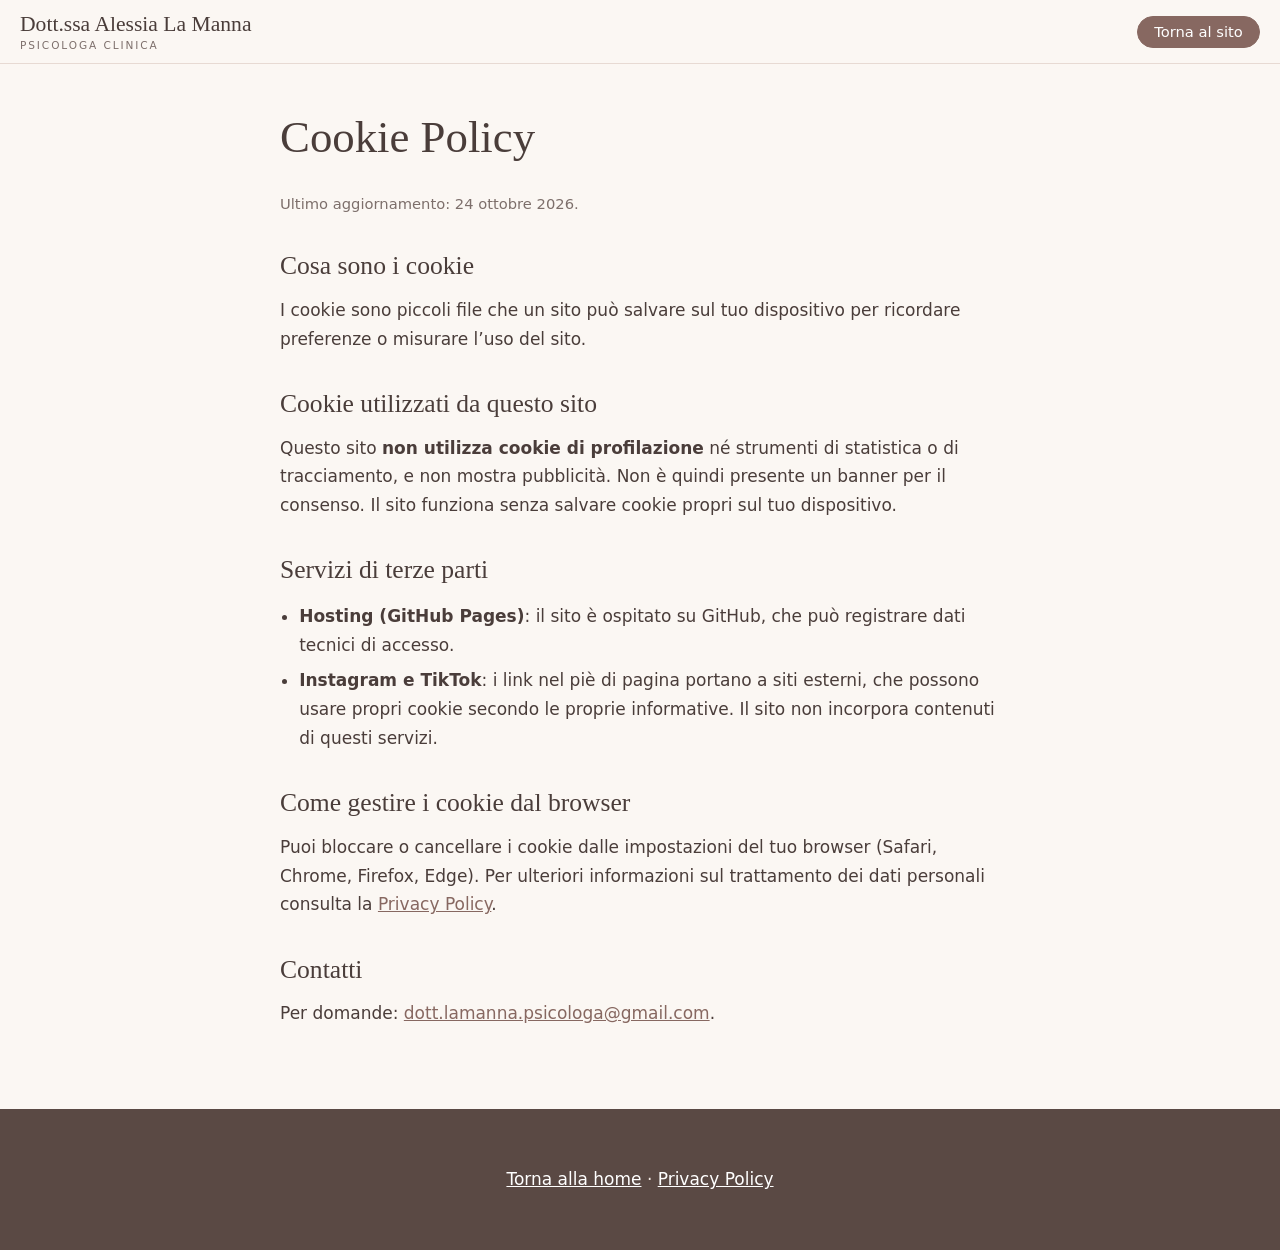
==== cookie.html @ 028d0355 "First commit" ====
<!DOCTYPE html>
<html lang="it">
<head>
<meta charset="utf-8">
<meta name="viewport" content="width=device-width, initial-scale=1">
<title>Cookie Policy | Dott.ssa Alessia La Manna</title>
<meta name="robots" content="noindex">
<link rel="stylesheet" href="style.css">
</head>
<body>
<header class="site-header">
  <a class="brand" href="index.html">Dott.ssa Alessia La Manna<span>Psicologa Clinica</span></a>
  <a class="btn btn-small" href="index.html">Torna al sito</a>
</header>

<main class="doc">
<h1>Cookie Policy</h1>
<p class="upd">Ultimo aggiornamento: 24 ottobre 2026.</p>

<h2>Cosa sono i cookie</h2>
<p>I cookie sono piccoli file che un sito può salvare sul tuo dispositivo per ricordare preferenze o misurare l’uso del sito.</p>

<h2>Cookie utilizzati da questo sito</h2>
<p>Questo sito <strong>non utilizza cookie di profilazione</strong> né strumenti di statistica o di tracciamento, e non mostra pubblicità. Non è quindi presente un banner per il consenso. Il sito funziona senza salvare cookie propri sul tuo dispositivo.</p>

<h2>Servizi di terze parti</h2>
<ul>
  <li><strong>Hosting (GitHub Pages)</strong>: il sito è ospitato su GitHub, che può registrare dati tecnici di accesso.</li>
  <li><strong>Instagram e TikTok</strong>: i link nel piè di pagina portano a siti esterni, che possono usare propri cookie secondo le proprie informative. Il sito non incorpora contenuti di questi servizi.</li>
</ul>
<!-- DA VERIFICARE: se in futuro si aggiungono statistiche, mappe incorporate o video, questa pagina e il banner vanno aggiornati. -->

<h2>Come gestire i cookie dal browser</h2>
<p>Puoi bloccare o cancellare i cookie dalle impostazioni del tuo browser (Safari, Chrome, Firefox, Edge). Per ulteriori informazioni sul trattamento dei dati personali consulta la <a href="privacy.html">Privacy Policy</a>.</p>

<h2>Contatti</h2>
<p>Per domande: <a href="mailto:dott.lamanna.psicologa@gmail.com">dott.lamanna.psicologa@gmail.com</a>.</p>
</main>

<footer class="site-footer">
  <p><a href="index.html">Torna alla home</a> · <a href="privacy.html">Privacy Policy</a></p>
</footer>
</body>
</html>
---- style.css ----
/* Caratteri ospitati nella repository (cartella fonts/): nessuna richiesta a Google */
@font-face { font-family: "Cormorant Garamond"; src: url("fonts/cormorant.ttf") format("truetype"); font-weight: 300 700; font-style: normal; font-display: swap; }
@font-face { font-family: "Cormorant Garamond"; src: url("fonts/cormorant-italic.ttf") format("truetype"); font-weight: 300 700; font-style: italic; font-display: swap; }
@font-face { font-family: "Jost"; src: url("fonts/jost.ttf") format("truetype"); font-weight: 100 900; font-style: normal; font-display: swap; }

/* Colori e caratteri: modifica solo qui per cambiare l'aspetto di tutto il sito.
   I colori sono stimati a occhio dallo screenshot del sito originale. */
:root {
  --paper: #fbf7f3;
  --blush: #f3e9e4;
  --accent: #876861;
  --ink: #4a3d3a;
  --muted: #7d6f6b;
  --line: #e7dad3;
  --deep: #5a4944;
  --serif: "Cormorant Garamond", Georgia, "Times New Roman", serif;
  --sans: "Jost", system-ui, -apple-system, "Segoe UI", sans-serif;
}

* { box-sizing: border-box; }
html { scroll-behavior: smooth; scroll-padding-top: 5rem; }
body { margin: 0; background: var(--paper); color: var(--ink); font: 400 1.0625rem/1.7 var(--sans); }
img { max-width: 100%; display: block; }
a { color: var(--accent); }
h1, h2, h3 { font-family: var(--serif); font-weight: 500; line-height: 1.15; margin: 0 0 .6em; color: var(--ink); }
h1 { font-size: clamp(2.5rem, 7vw, 4rem); }
h2 { font-size: clamp(2rem, 5vw, 2.8rem); max-width: 22ch; }
h3 { font-size: 1.6rem; }
em { font-style: italic; color: var(--accent); }
p { margin: 0 0 1em; max-width: 66ch; }
:focus-visible { outline: 3px solid var(--accent); outline-offset: 2px; }

.label { font-size: .78rem; letter-spacing: .2em; text-transform: uppercase; color: var(--accent); margin-bottom: 1em; font-weight: 500; }

/* Pulsanti */
.btn { display: inline-block; background: var(--accent); color: #fff; text-decoration: none; border: 1px solid var(--accent); padding: .8em 1.6em; border-radius: 999px; font: 500 1rem var(--sans); cursor: pointer; }
.btn:hover { background: var(--deep); border-color: var(--deep); }
.btn-ghost { background: transparent; color: var(--accent); }
.btn-ghost:hover { background: var(--blush); color: var(--deep); }
.btn-small { padding: .45em 1.1em; font-size: .92rem; }

/* Intestazione */
.site-header { position: sticky; top: 0; z-index: 10; display: flex; align-items: center; justify-content: space-between; gap: 1rem; padding: .8rem 1.25rem; background: rgba(251,247,243,.96); border-bottom: 1px solid var(--line); }
.brand { font: 500 1.35rem var(--serif); color: var(--ink); text-decoration: none; line-height: 1.1; }
.brand span { display: block; font: 400 .66rem var(--sans); letter-spacing: .18em; text-transform: uppercase; color: var(--muted); margin-top: .2em; }
.nav { display: flex; align-items: center; gap: 1.2rem; }
.nav a:not(.btn) { text-decoration: none; color: var(--ink); font-size: .95rem; }
.nav a:not(.btn):hover { color: var(--accent); }
.nav-toggle { display: none; background: none; border: 1px solid var(--accent); color: var(--accent); border-radius: 999px; padding: .4em 1em; font: 500 .95rem var(--sans); }

/* Sezioni */
.section, .hero { padding: 4.5rem 1.25rem; max-width: 1120px; margin: 0 auto; }
.tint { background: var(--blush); max-width: none; }
.tint > * { max-width: 1120px; margin-left: auto; margin-right: auto; }
.tint > p, .tint h2 { max-width: 66ch; }
.tint > h2 { max-width: 22ch; }
.center { text-align: center; margin-top: 2.5rem; max-width: none !important; }
.intro { color: var(--muted); }

.hero { display: grid; grid-template-columns: 1.1fr .9fr; gap: 3rem; align-items: center; }
.lead { font: italic 400 1.7rem/1.3 var(--serif); color: var(--accent); }
.actions { display: flex; flex-wrap: wrap; gap: .8rem; margin: 1.6rem 0; }
.where { color: var(--muted); font-size: .95rem; }

/* Immagini segnaposto: sostituiscile con foto vere in images/ */
.ph { background: linear-gradient(135deg, #e6d6cb, #d3bfb6); border-radius: 18px; min-height: 180px; }
.ph-hero { min-height: 420px; border-radius: 220px 220px 18px 18px; }
.ph-focus { min-height: 320px; }

.about, .focus { display: grid; grid-template-columns: .8fr 1.2fr; gap: 3.5rem; align-items: center; }
.focus { grid-template-columns: 1fr 1fr; }
.portrait { width: min(100%, 340px); aspect-ratio: 1; margin: 0 auto; border-radius: 50%; overflow: hidden; background: linear-gradient(135deg, #e6d6cb, #d3bfb6); }
.portrait img { width: 100%; height: 100%; object-fit: cover; }
.portrait.empty img { display: none; }

.tags { list-style: none; display: flex; flex-wrap: wrap; gap: .5rem; padding: 0; margin: 1.4rem 0; }
.tags li { border: 1px solid var(--accent); color: var(--accent); border-radius: 999px; padding: .25em 1em; font-size: .92rem; }
.tags.big li { font-size: 1rem; padding: .4em 1.2em; background: var(--paper); border-color: var(--line); color: var(--ink); }

/* Schede */
.cards { display: grid; gap: 1.5rem; margin-top: 2.5rem; counter-reset: c; }
.cards.three { grid-template-columns: repeat(3, 1fr); }
.cards.four { grid-template-columns: repeat(4, 1fr); }
.cards.two { grid-template-columns: repeat(2, 1fr); }
.cards article { background: #fff; border: 1px solid var(--line); border-radius: 18px; padding: 1.75rem; }
.cards.numbered article { counter-increment: c; }
.cards.numbered article::before { content: counter(c, decimal-leading-zero); display: block; font: 400 3rem/1 var(--serif); color: var(--line); margin-bottom: .6rem; }
.cards.four article { padding: 0 0 1.5rem; overflow: hidden; }
.cards.four .ph { border-radius: 0; min-height: 170px; margin-bottom: 1.2rem; }
.cards.four h3, .cards.four p { padding: 0 1.4rem; }
.sub { font: italic 400 1.2rem var(--serif); color: var(--accent); }

/* Passaggi (approccio e percorso: sono davvero sequenze, quindi numerati) */
.steps { list-style: none; counter-reset: s; display: grid; gap: 1.75rem; padding: 0; margin: 2.5rem 0 0; }
.steps.five { grid-template-columns: repeat(5, 1fr); }
.steps.four { grid-template-columns: repeat(4, 1fr); }
.steps li { counter-increment: s; border-top: 1px solid var(--accent); padding-top: 1rem; }
.steps li::before { content: counter(s, decimal-leading-zero); font: 400 2.4rem/1 var(--serif); color: var(--line); display: block; margin-bottom: .4rem; }
.steps p { font-size: 1rem; }

/* FAQ */
.faq { margin-top: 1.5rem; max-width: 760px; }
.faq details { background: #fff; border: 1px solid var(--line); border-radius: 14px; margin-bottom: .7rem; padding: 1rem 1.25rem; }
.faq summary { cursor: pointer; font: 500 1.25rem var(--serif); color: var(--ink); }
.faq details p { margin: .8rem 0 0; }

/* Contatti */
.contact { display: grid; grid-template-columns: 1fr 1fr; gap: 3rem; align-items: start; }
.info { list-style: none; padding: 0; }
.info em { color: var(--muted); }
form { display: grid; gap: 1rem; background: #fff; border: 1px solid var(--line); border-radius: 18px; padding: 1.75rem; }
form label { display: grid; gap: .3rem; font-weight: 500; font-size: .95rem; }
form input, form select, form textarea { font: 1rem var(--sans); padding: .7em .9em; border: 1px solid #d6c8c0; border-radius: 10px; background: var(--paper); color: var(--ink); }
form .check { display: flex; gap: .6rem; align-items: flex-start; font-weight: 400; font-size: .9rem; }
form .check input { margin-top: .3rem; }

/* Piè di pagina */
.site-footer { background: var(--deep); color: #f0e6e1; padding: 3.5rem 1.25rem; display: grid; gap: 1rem; justify-items: center; text-align: center; }
.site-footer a { color: #fff; }
.site-footer p { margin: 0; max-width: none; }
.foot-name { font: 500 1.7rem var(--serif); }
.foot-nav { display: flex; flex-wrap: wrap; gap: 1.1rem; justify-content: center; }
.legal { font-size: .85rem; opacity: .8; }

/* Telefono e tablet */
@media (max-width: 980px) {
  .cards.four, .steps.five, .steps.four { grid-template-columns: repeat(2, 1fr); }
  .cards.three { grid-template-columns: 1fr; }
}
@media (max-width: 820px) {
  .nav-toggle { display: block; }
  .nav { display: none; position: absolute; top: 100%; left: 0; right: 0; flex-direction: column; align-items: flex-start; gap: .9rem; background: var(--paper); padding: 1.2rem 1.25rem; border-bottom: 1px solid var(--line); }
  .nav.open { display: flex; }
  .hero, .about, .focus, .contact { grid-template-columns: 1fr; gap: 2rem; }
  .ph-hero { min-height: 280px; border-radius: 18px; }
  .section, .hero { padding: 3.25rem 1.25rem; }
}
@media (max-width: 560px) {
  .cards.four, .cards.two, .steps.five, .steps.four { grid-template-columns: 1fr; }
}
@media (prefers-reduced-motion: reduce) { html { scroll-behavior: auto; } }

/* Note, social e pagine legali */
.note { font-size: .88rem; color: var(--muted); margin: 0; }
.social { line-height: 2; }
.doc { max-width: 760px; margin: 0 auto; padding: 3rem 1.25rem 4rem; }
.doc h1 { font-size: clamp(2rem, 5vw, 2.8rem); }
.doc h2 { font-size: 1.6rem; margin-top: 2.2rem; max-width: none; }
.doc ul { padding-left: 1.2rem; }
.doc li { margin-bottom: .4rem; }
.doc .upd { color: var(--muted); font-size: .92rem; }
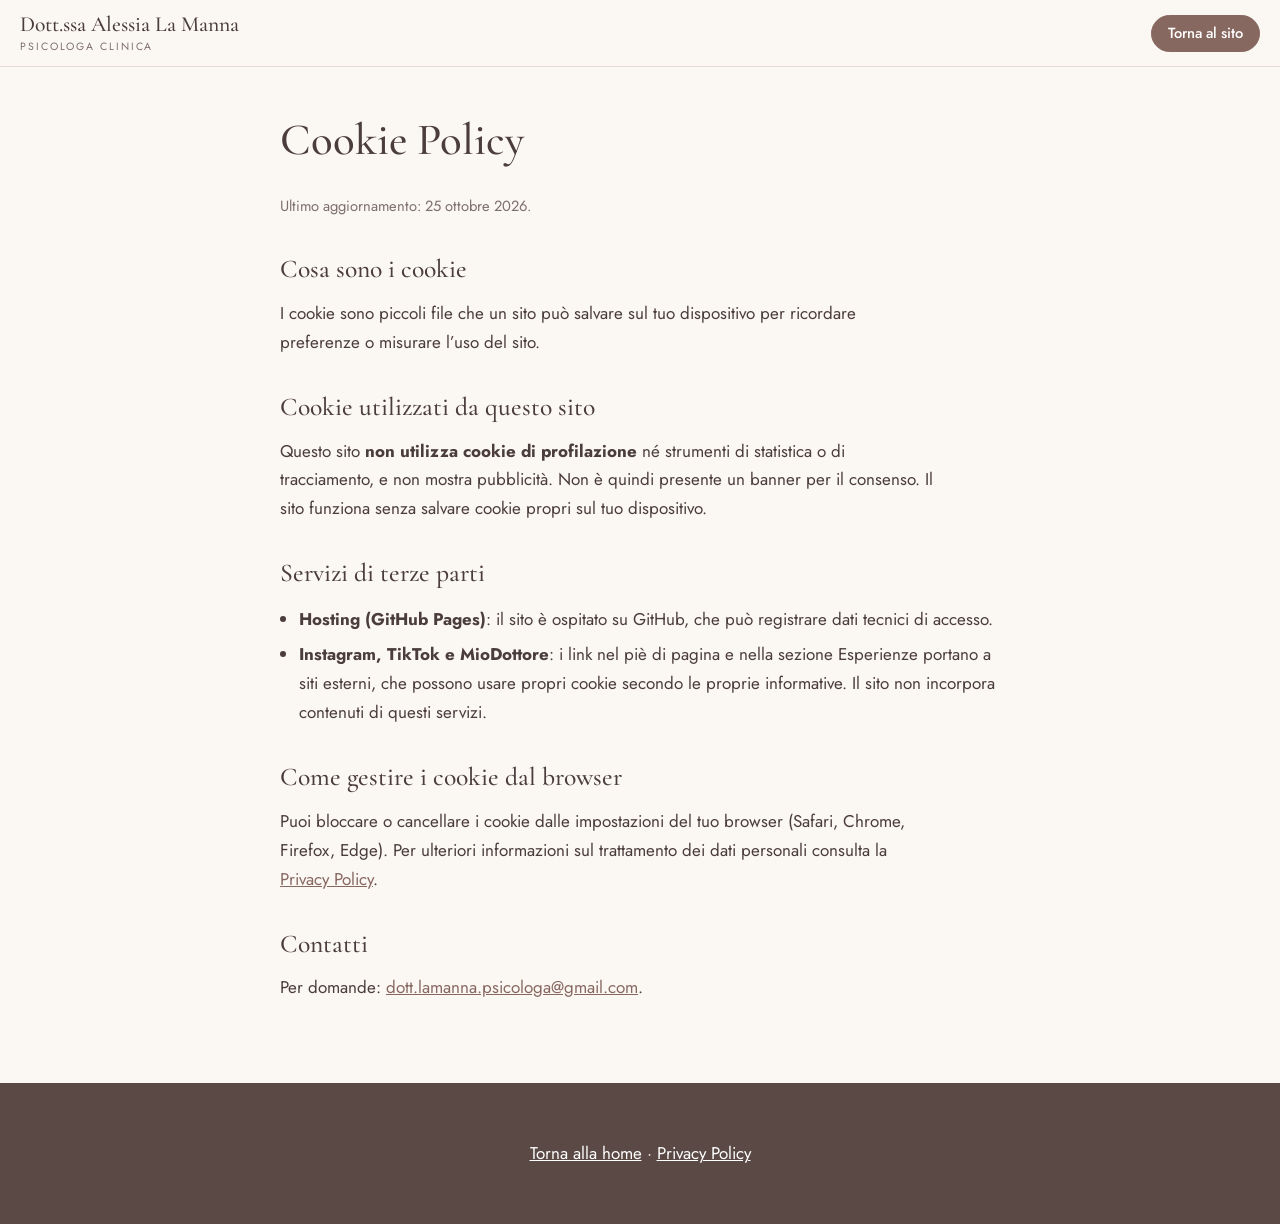
==== commit 83335588: "v2" ====
--- a/cookie.html
+++ b/cookie.html
@@ -4,7 +4,6 @@
 <meta charset="utf-8">
 <meta name="viewport" content="width=device-width, initial-scale=1">
 <title>Cookie Policy | Dott.ssa Alessia La Manna</title>
-<meta name="robots" content="noindex">
 <link rel="stylesheet" href="style.css">
 </head>
 <body>
@@ -15,7 +14,7 @@
 
 <main class="doc">
 <h1>Cookie Policy</h1>
-<p class="upd">Ultimo aggiornamento: 24 ottobre 2026.</p>
+<p class="upd">Ultimo aggiornamento: 25 ottobre 2026.</p>
 
 <h2>Cosa sono i cookie</h2>
 <p>I cookie sono piccoli file che un sito può salvare sul tuo dispositivo per ricordare preferenze o misurare l’uso del sito.</p>
@@ -26,7 +25,7 @@
 <h2>Servizi di terze parti</h2>
 <ul>
   <li><strong>Hosting (GitHub Pages)</strong>: il sito è ospitato su GitHub, che può registrare dati tecnici di accesso.</li>
-  <li><strong>Instagram e TikTok</strong>: i link nel piè di pagina portano a siti esterni, che possono usare propri cookie secondo le proprie informative. Il sito non incorpora contenuti di questi servizi.</li>
+  <li><strong>Instagram, TikTok e MioDottore</strong>: i link nel piè di pagina e nella sezione Esperienze portano a siti esterni, che possono usare propri cookie secondo le proprie informative. Il sito non incorpora contenuti di questi servizi.</li>
 </ul>
 <!-- DA VERIFICARE: se in futuro si aggiungono statistiche, mappe incorporate o video, questa pagina e il banner vanno aggiornati. -->
 
--- a/style.css
+++ b/style.css
@@ -149,3 +149,34 @@
 .doc ul { padding-left: 1.2rem; }
 .doc li { margin-bottom: .4rem; }
 .doc .upd { color: var(--muted); font-size: .92rem; }
+
+/* Logo in alto e link alle sedi */
+.hero-logo { display: flex; justify-content: flex-start; align-items: center; margin-bottom: .5rem; }
+.hero-logo[hidden] { display: none; }
+.hero-logo img { width: min(60%, 220px); height: auto; }
+.where a { color: var(--accent); text-decoration: underline; text-underline-offset: .25em; }
+.where a:hover { color: var(--deep); }
+.addr { color: var(--accent); text-underline-offset: .2em; }
+.addr:hover { color: var(--deep); }
+
+/* Recensioni */
+.review header { display: flex; align-items: center; gap: .9rem; margin-bottom: 1rem; }
+.review h3 { margin: 0; font-size: 1.4rem; }
+.review .meta { margin: 0; font-size: .88rem; color: var(--muted); }
+.avatar { flex: none; width: 2.8rem; height: 2.8rem; border-radius: 50%; background: var(--blush); color: var(--accent); display: grid; place-items: center; font: 500 1.4rem var(--serif); }
+.stars { color: #b8863b; font-size: 1.2rem; letter-spacing: .15em; margin: 0 0 .6rem; }
+.hl { list-style: none; display: flex; flex-wrap: wrap; gap: .4rem; padding: 0; margin: 0 0 1rem; }
+.hl li { background: var(--blush); color: var(--deep); border-radius: 999px; padding: .2em .8em; font-size: .88rem; }
+
+/* Scorrimento: le sezioni compaiono con una dissolvenza leggera */
+.site-header { transition: box-shadow .3s ease; }
+.site-header.scrolled { box-shadow: 0 6px 20px rgba(74, 61, 58, .08); }
+@media (prefers-reduced-motion: no-preference) {
+  .js .reveal { opacity: 0; transform: translateY(28px); transition: opacity .8s ease, transform .8s cubic-bezier(.2, .7, .2, 1); }
+  .js .reveal.in { opacity: 1; transform: none; }
+}
+
+@media (min-width: 821px) {
+  .hero-logo { order: 2; justify-content: center; }
+  .hero-logo img { width: min(100%, 340px); }
+}
